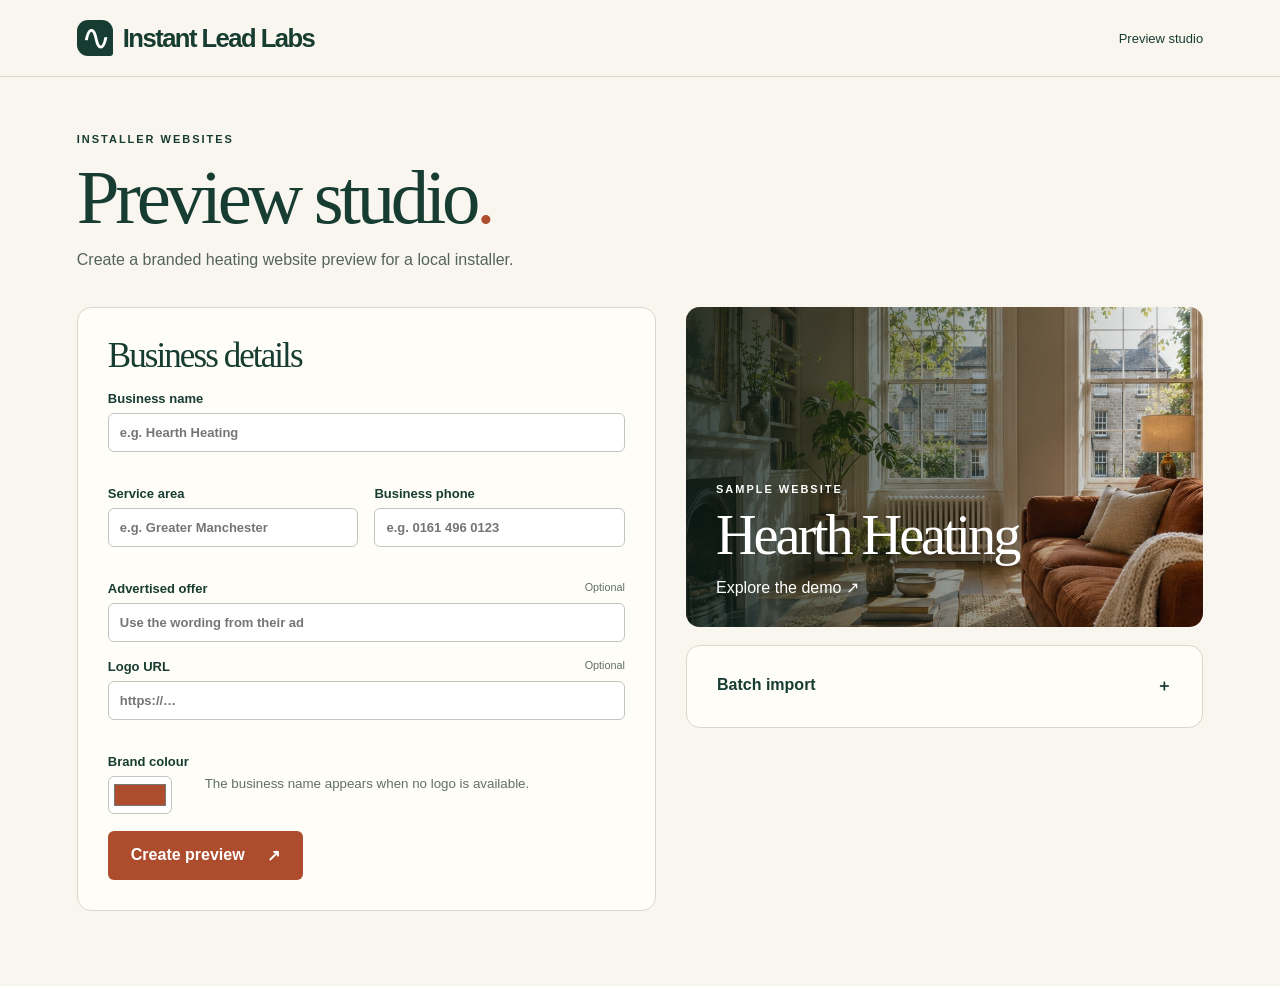
==== index.html @ 047731fa "Build personalised UK heating website preview studio" ====
<!doctype html><html lang="en-GB"><head><meta charset="utf-8"><meta name="viewport" content="width=device-width,initial-scale=1"><meta name="robots" content="noindex,nofollow"><meta name="theme-color" content="#183b32"><title>Preview studio · Instant Lead Labs</title><link rel="stylesheet" href="/style.css"><script type="module" src="/studio.js"></script></head><body class="studio">
<header class="studiohead"><a class="wordmark" href="/"><span class="mark">∿</span> Instant Lead Labs</a><span>Preview studio</span></header>
<main class="workbench"><section class="intro"><p class="eyebrow">INSTALLER WEBSITES</p><h1>Preview studio<span>.</span></h1><p>Create a branded heating website preview for a local installer.</p></section>
<div class="workspace"><form id="builder" class="panel"><h2>Business details</h2><label>Business name<input name="name" required maxlength="90" placeholder="e.g. Hearth Heating"></label><div class="pair"><label>Service area<input name="area" required maxlength="90" placeholder="e.g. Greater Manchester"></label><label>Business phone<input type="tel" name="phone" required pattern="[+0-9 ()-]{7,24}" placeholder="e.g. 0161 496 0123"></label></div><label>Advertised offer <small>Optional</small><input name="offer" maxlength="160" placeholder="Use the wording from their ad"></label><label>Logo URL <small>Optional</small><input type="url" name="logo" placeholder="https://…" maxlength="500"></label><div class="brandrow"><label>Brand colour<input type="color" name="colour" value="#ad4d2e"></label><small>The business name appears when no logo is available.</small></div><button class="btn">Create preview <b>↗</b></button></form>
<aside><a class="sample" href="/preview.html"><img src="/assets/home.jpg" alt="Sunlit British sitting room with a column radiator"><div><span class="eyebrow">SAMPLE WEBSITE</span><h2>Hearth Heating</h2><span>Explore the demo ↗</span></div></a><details class="panel batch"><summary>Batch import <span>＋</span></summary><p>Import a CSV for the morning list. Download the results with a preview URL for each installer.</p><a href="/template.csv" download>Download CSV template ↓</a><label>Lead sheet<input id="csv" type="file" accept=".csv,text/csv"></label><button id="import" class="btn">Generate links ↓</button><p role="status" id="status"></p></details></aside></div></main></body></html>
---- style.css ----
:root{--ink:#173c32;--paper:#f8f6ef;--accent:#ad4d2e;--buttontext:white;--line:#d8d8cb;font-family:"Avenir Next",Avenir,"Segoe UI",sans-serif;color:var(--ink);background:var(--paper);scroll-behavior:smooth}*{box-sizing:border-box}body{margin:0}a{color:inherit;text-decoration:none}button,input,select{font:inherit}button,summary{cursor:pointer}button{color:inherit}a:focus-visible,button:focus-visible,summary:focus-visible{outline:3px solid #ec9963;outline-offset:4px}h1,h2,h3,p{margin:0}h1,h2,h3{letter-spacing:-.055em;line-height:1.03}h1,h2{font-family:Georgia,"Times New Roman",serif;font-weight:normal}h1 span,h2 span{color:var(--accent)}.eyebrow{font:650 11px/1.45 "Avenir Next",sans-serif;letter-spacing:.18em;text-transform:uppercase}.btn{border:0;display:inline-flex;align-items:center;justify-content:center;gap:22px;padding:15px 23px;border-radius:6px;font-weight:650;background:var(--accent);color:var(--buttontext)}.btn:hover{filter:brightness(.92)}.btn.dark,.mark{background:var(--ink);color:white}.wordmark{display:flex;align-items:center;gap:10px;font-size:clamp(17px,2vw,27px);font-weight:680;letter-spacing:-.06em;overflow-wrap:anywhere}.mark{display:inline-grid;place-items:center;width:36px;height:36px;border-radius:11px 11px 3px 11px;font:36px/1 Georgia;flex-shrink:0}.sitehead,.studiohead,.concept,footer{display:flex;align-items:center;justify-content:space-between;padding:20px 6vw;gap:20px}.sitehead nav{display:flex;gap:28px;font-size:14px}.wordmark img{object-fit:contain;width:42px;height:42px}.concept{padding-block:7px;background:#e9e9dc;font-size:11px;letter-spacing:.035em}.concept i{margin:0 6px;color:#838f80}.concept button,.cards button{border:0;background:none;font-weight:650;padding:4px}.hero{margin:0 2vw;min-height:clamp(490px,68vh,730px);display:grid;position:relative;isolation:isolate;border-radius:14px;overflow:hidden;align-items:end;color:white}.hero>img,.sample>img{position:absolute;inset:0;width:100%;height:100%;object-fit:cover;z-index:-2}.hero:before,.sample:before{content:"";position:absolute;inset:0;background:linear-gradient(84deg,rgba(12,28,22,.85),rgba(12,28,22,.4) 55%,transparent);z-index:-1}.hcopy{padding:6% 5%}.hcopy h1{font-size:clamp(62px,7.3vw,118px);margin:20px 0 12px;line-height:.96}.hcopy h1 span{color:#eab37d}.hcopy>p:not(.eyebrow){max-width:460px;font-size:18px;line-height:1.5;margin-bottom:25px}.dot{display:inline-block;width:8px;height:8px;border-radius:50%;background:#eabd84;margin-right:7px}.wrap{max-width:1500px;padding:80px 6vw;margin:auto}h2{font-size:clamp(40px,4.4vw,70px)}.titleline{display:flex;align-items:end;justify-content:space-between;gap:20px;margin:12px 0 30px}.titleline p,.cards p,.intro>p:last-child,.batch p,.faqs details p{color:#55645b;line-height:1.6}.cards{display:grid;grid-template-columns:repeat(3,1fr);gap:24px}.cards img{width:100%;aspect-ratio:1.65;object-fit:cover;border-radius:9px}.cards h3{font:normal clamp(23px,2.3vw,36px)/1.12 Georgia;margin:16px 0 9px;letter-spacing:-.04em}.cards button{margin-top:12px;padding:0 0 3px;border-bottom:1px solid}.process,footer{background:var(--ink);color:#fff}.processgrid{display:grid;grid-template-columns:1fr 1fr;gap:40px}.process h2,.faqs h2{margin:12px 0 25px}.process ol{margin:0;padding:0;list-style:none;counter-reset:s}.process li{counter-increment:s;padding:17px 0 17px 46px;border-top:1px solid #587164;position:relative}.process li:before{content:"0" counter(s);position:absolute;left:0;color:#cdb899;font-family:Georgia}.process li p{color:#d2ddd5;margin-top:5px}.faqs details{border-top:1px solid var(--line);padding:20px 0}.faqs summary{font-size:18px;font-weight:600}.faqs details p{margin-top:12px}footer{padding-block:40px}footer h2{font-size:36px;margin:8px 0}.studiohead{border-bottom:1px solid var(--line)}.studiohead>span{font-size:13px}.workbench{margin:auto;max-width:1320px;padding:55px 6vw 75px}.intro h1{font-size:clamp(55px,6vw,90px);margin:10px 0}.workspace{display:grid;grid-template-columns:1.12fr 1fr;gap:30px;margin-top:34px;align-items:start}.panel,dialog{border:1px solid var(--line);background:#fffdf8;border-radius:14px;padding:30px}.panel h2,dialog h2{font-size:35px}.panel label,dialog label{display:block;font-weight:600;font-size:13px;margin:17px 0}.panel label small{float:right;font-weight:400}.pair,.brandrow{display:flex;gap:16px}.pair>*{width:50%}.brandrow{align-items:center}.brandrow small,small{color:#627065}.panel input,dialog input,select{display:block;width:100%;min-width:0;margin-top:7px;border:1px solid #bfc7bd;border-radius:6px;background:#fff;padding:11px;color:var(--ink)}.panel input[type=color]{width:64px;height:38px;padding:3px}.sample{min-height:320px;position:relative;isolation:isolate;overflow:hidden;display:flex;align-items:end;border-radius:14px;color:white;padding:30px}.sample h2{margin:8px 0 14px}.batch{margin-top:18px}.batch summary{display:flex;justify-content:space-between;font-weight:650}.batch p,.batch a{margin:10px 0}.batch a{text-decoration:underline}dialog{width:min(94vw,460px);color:var(--ink);max-height:90dvh}dialog::backdrop{background:#12281fcc}.close{float:right;background:transparent;border:0;font-size:25px}.closeok,dialog .btn{margin-top:16px}dialog h2{margin-top:10px}#success p{margin-top:16px}[hidden]{display:none!important}@media(max-width:760px){.sitehead nav{display:none}.sitehead,.studiohead{padding:14px 5vw}.sitehead .btn{font-size:13px;padding:11px 14px;white-space:nowrap}.hero{min-height:510px;margin:0 12px}.hero:before{background:linear-gradient(0deg,#10271fea,rgba(15,31,23,.5) 65%,transparent)}.hcopy{padding:28px 22px}.hcopy h1{font-size:clamp(52px,12vw,78px)}.titleline,footer{align-items:start;flex-direction:column}.wrap{padding:52px 6vw}.cards,.workspace,.processgrid{grid-template-columns:1fr}.cards{gap:32px}.workbench{padding:32px 5vw}.workspace{gap:18px}.panel{padding:22px}.sample{min-height:240px}.pair{display:block}.pair>*{width:100%}.concept{padding-inline:5vw}.processgrid{gap:6px}.titleline{align-items:start}.brandrow{gap:12px}.hero>img{object-position:60% center}}@media(prefers-reduced-motion:reduce){:root{scroll-behavior:auto}}
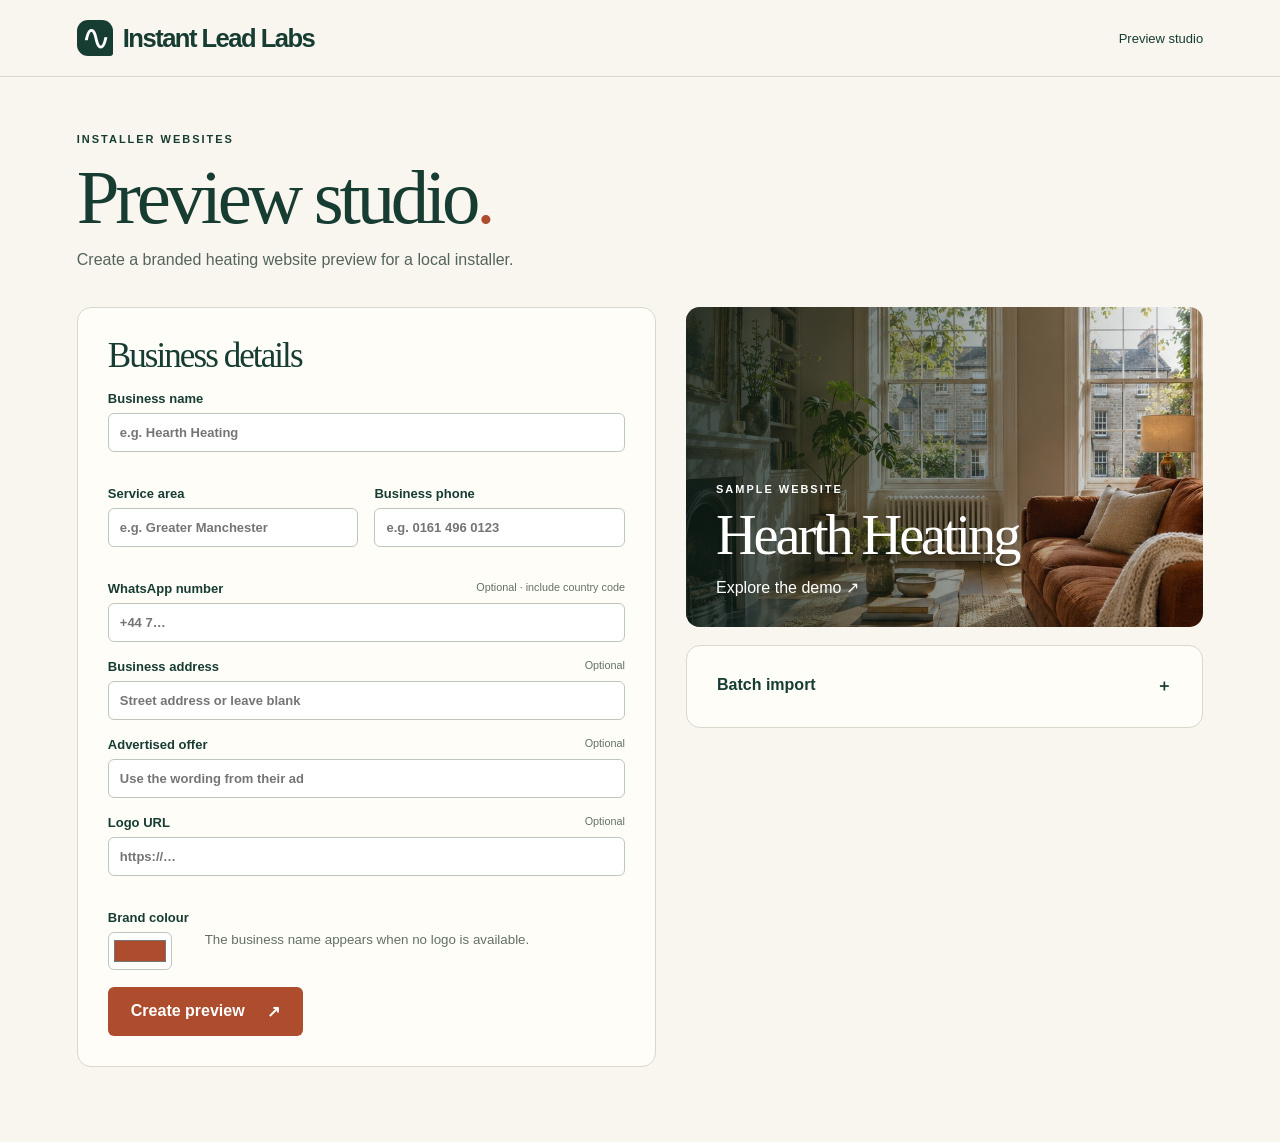
==== commit bd5d33cc: "Redesign heating preview with service explorer, location and WhatsApp assistant" ====
--- a/index.html
+++ b/index.html
@@ -1,5 +1,5 @@
 <!doctype html><html lang="en-GB"><head><meta charset="utf-8"><meta name="viewport" content="width=device-width,initial-scale=1"><meta name="robots" content="noindex,nofollow"><meta name="theme-color" content="#183b32"><title>Preview studio · Instant Lead Labs</title><link rel="stylesheet" href="/style.css"><script type="module" src="/studio.js"></script></head><body class="studio">
 <header class="studiohead"><a class="wordmark" href="/"><span class="mark">∿</span> Instant Lead Labs</a><span>Preview studio</span></header>
 <main class="workbench"><section class="intro"><p class="eyebrow">INSTALLER WEBSITES</p><h1>Preview studio<span>.</span></h1><p>Create a branded heating website preview for a local installer.</p></section>
-<div class="workspace"><form id="builder" class="panel"><h2>Business details</h2><label>Business name<input name="name" required maxlength="90" placeholder="e.g. Hearth Heating"></label><div class="pair"><label>Service area<input name="area" required maxlength="90" placeholder="e.g. Greater Manchester"></label><label>Business phone<input type="tel" name="phone" required pattern="[+0-9 ()-]{7,24}" placeholder="e.g. 0161 496 0123"></label></div><label>Advertised offer <small>Optional</small><input name="offer" maxlength="160" placeholder="Use the wording from their ad"></label><label>Logo URL <small>Optional</small><input type="url" name="logo" placeholder="https://…" maxlength="500"></label><div class="brandrow"><label>Brand colour<input type="color" name="colour" value="#ad4d2e"></label><small>The business name appears when no logo is available.</small></div><button class="btn">Create preview <b>↗</b></button></form>
+<div class="workspace"><form id="builder" class="panel"><h2>Business details</h2><label>Business name<input name="name" required maxlength="90" placeholder="e.g. Hearth Heating"></label><div class="pair"><label>Service area<input name="area" required maxlength="90" placeholder="e.g. Greater Manchester"></label><label>Business phone<input type="tel" name="phone" required pattern="[+0-9 ()-]{7,24}" placeholder="e.g. 0161 496 0123"></label></div><label>WhatsApp number <small>Optional · include country code</small><input name="whatsapp" type="tel" placeholder="+44 7…"></label><label>Business address <small>Optional</small><input name="address" maxlength="200" placeholder="Street address or leave blank"></label><label>Advertised offer <small>Optional</small><input name="offer" maxlength="160" placeholder="Use the wording from their ad"></label><label>Logo URL <small>Optional</small><input type="url" name="logo" placeholder="https://…" maxlength="500"></label><div class="brandrow"><label>Brand colour<input type="color" name="colour" value="#ad4d2e"></label><small>The business name appears when no logo is available.</small></div><button class="btn">Create preview <b>↗</b></button></form>
 <aside><a class="sample" href="/preview.html"><img src="/assets/home.jpg" alt="Sunlit British sitting room with a column radiator"><div><span class="eyebrow">SAMPLE WEBSITE</span><h2>Hearth Heating</h2><span>Explore the demo ↗</span></div></a><details class="panel batch"><summary>Batch import <span>＋</span></summary><p>Import a CSV for the morning list. Download the results with a preview URL for each installer.</p><a href="/template.csv" download>Download CSV template ↓</a><label>Lead sheet<input id="csv" type="file" accept=".csv,text/csv"></label><button id="import" class="btn">Generate links ↓</button><p role="status" id="status"></p></details></aside></div></main></body></html>
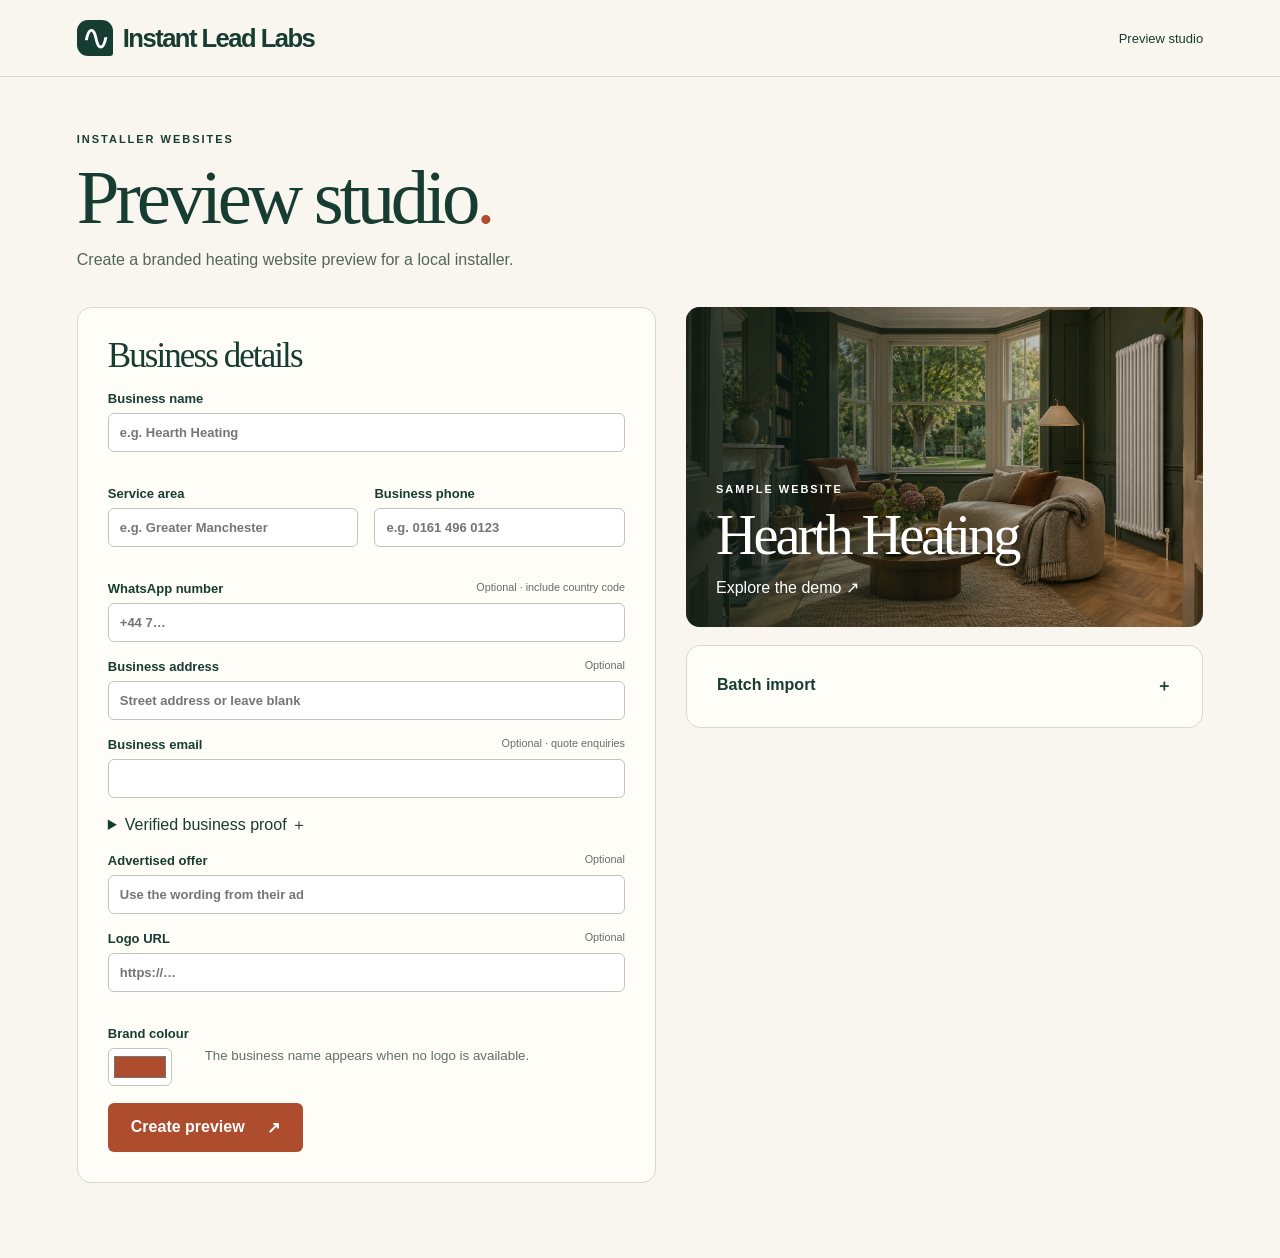
==== commit cf3ad909: "Add complete quote journey, personalised service pages and verified business proof" ====
--- a/index.html
+++ b/index.html
@@ -1,5 +1,5 @@
 <!doctype html><html lang="en-GB"><head><meta charset="utf-8"><meta name="viewport" content="width=device-width,initial-scale=1"><meta name="robots" content="noindex,nofollow"><meta name="theme-color" content="#183b32"><title>Preview studio · Instant Lead Labs</title><link rel="stylesheet" href="/style.css"><script type="module" src="/studio.js"></script></head><body class="studio">
 <header class="studiohead"><a class="wordmark" href="/"><span class="mark">∿</span> Instant Lead Labs</a><span>Preview studio</span></header>
 <main class="workbench"><section class="intro"><p class="eyebrow">INSTALLER WEBSITES</p><h1>Preview studio<span>.</span></h1><p>Create a branded heating website preview for a local installer.</p></section>
-<div class="workspace"><form id="builder" class="panel"><h2>Business details</h2><label>Business name<input name="name" required maxlength="90" placeholder="e.g. Hearth Heating"></label><div class="pair"><label>Service area<input name="area" required maxlength="90" placeholder="e.g. Greater Manchester"></label><label>Business phone<input type="tel" name="phone" required pattern="[+0-9 ()-]{7,24}" placeholder="e.g. 0161 496 0123"></label></div><label>WhatsApp number <small>Optional · include country code</small><input name="whatsapp" type="tel" placeholder="+44 7…"></label><label>Business address <small>Optional</small><input name="address" maxlength="200" placeholder="Street address or leave blank"></label><label>Advertised offer <small>Optional</small><input name="offer" maxlength="160" placeholder="Use the wording from their ad"></label><label>Logo URL <small>Optional</small><input type="url" name="logo" placeholder="https://…" maxlength="500"></label><div class="brandrow"><label>Brand colour<input type="color" name="colour" value="#ad4d2e"></label><small>The business name appears when no logo is available.</small></div><button class="btn">Create preview <b>↗</b></button></form>
-<aside><a class="sample" href="/preview.html"><img src="/assets/home.jpg" alt="Sunlit British sitting room with a column radiator"><div><span class="eyebrow">SAMPLE WEBSITE</span><h2>Hearth Heating</h2><span>Explore the demo ↗</span></div></a><details class="panel batch"><summary>Batch import <span>＋</span></summary><p>Import a CSV for the morning list. Download the results with a preview URL for each installer.</p><a href="/template.csv" download>Download CSV template ↓</a><label>Lead sheet<input id="csv" type="file" accept=".csv,text/csv"></label><button id="import" class="btn">Generate links ↓</button><p role="status" id="status"></p></details></aside></div></main></body></html>
+<div class="workspace"><form id="builder" class="panel"><h2>Business details</h2><label>Business name<input name="name" required maxlength="90" placeholder="e.g. Hearth Heating"></label><div class="pair"><label>Service area<input name="area" required maxlength="90" placeholder="e.g. Greater Manchester"></label><label>Business phone<input type="tel" name="phone" required pattern="[+0-9 ()-]{7,24}" placeholder="e.g. 0161 496 0123"></label></div><label>WhatsApp number <small>Optional · include country code</small><input name="whatsapp" type="tel" placeholder="+44 7…"></label><label>Business address <small>Optional</small><input name="address" maxlength="200" placeholder="Street address or leave blank"></label><label>Business email <small>Optional · quote enquiries</small><input name="email" type="email"></label><details class="profile-fields"><summary>Verified business proof <span>＋</span></summary><p>Add only details checked against the business.</p><label>Gas Safe registration number<input name="registration" inputmode="numeric"></label><label>Actual team photo URL<input name="teamImage" type="url" placeholder="https://…"></label><label>Customer review<textarea name="review" maxlength="500" rows="3"></textarea></label><label>Review author<input name="reviewAuthor" maxlength="90"></label><label>Review source URL<input name="reviewUrl" type="url" placeholder="https://…"></label></details><label>Advertised offer <small>Optional</small><input name="offer" maxlength="160" placeholder="Use the wording from their ad"></label><label>Logo URL <small>Optional</small><input type="url" name="logo" placeholder="https://…" maxlength="500"></label><div class="brandrow"><label>Brand colour<input type="color" name="colour" value="#ad4d2e"></label><small>The business name appears when no logo is available.</small></div><button class="btn">Create preview <b>↗</b></button></form>
+<aside><a class="sample" href="/preview.html"><img src="/assets/hero-premium.jpg" alt="Sunlit British sitting room with a column radiator"><div><span class="eyebrow">SAMPLE WEBSITE</span><h2>Hearth Heating</h2><span>Explore the demo ↗</span></div></a><details class="panel batch"><summary>Batch import <span>＋</span></summary><p>Import a CSV for the morning list. Download the results with a preview URL for each installer.</p><a href="/template.csv" download>Download CSV template ↓</a><label>Lead sheet<input id="csv" type="file" accept=".csv,text/csv"></label><button id="import" class="btn">Generate links ↓</button><p role="status" id="status"></p></details></aside></div></main></body></html>
